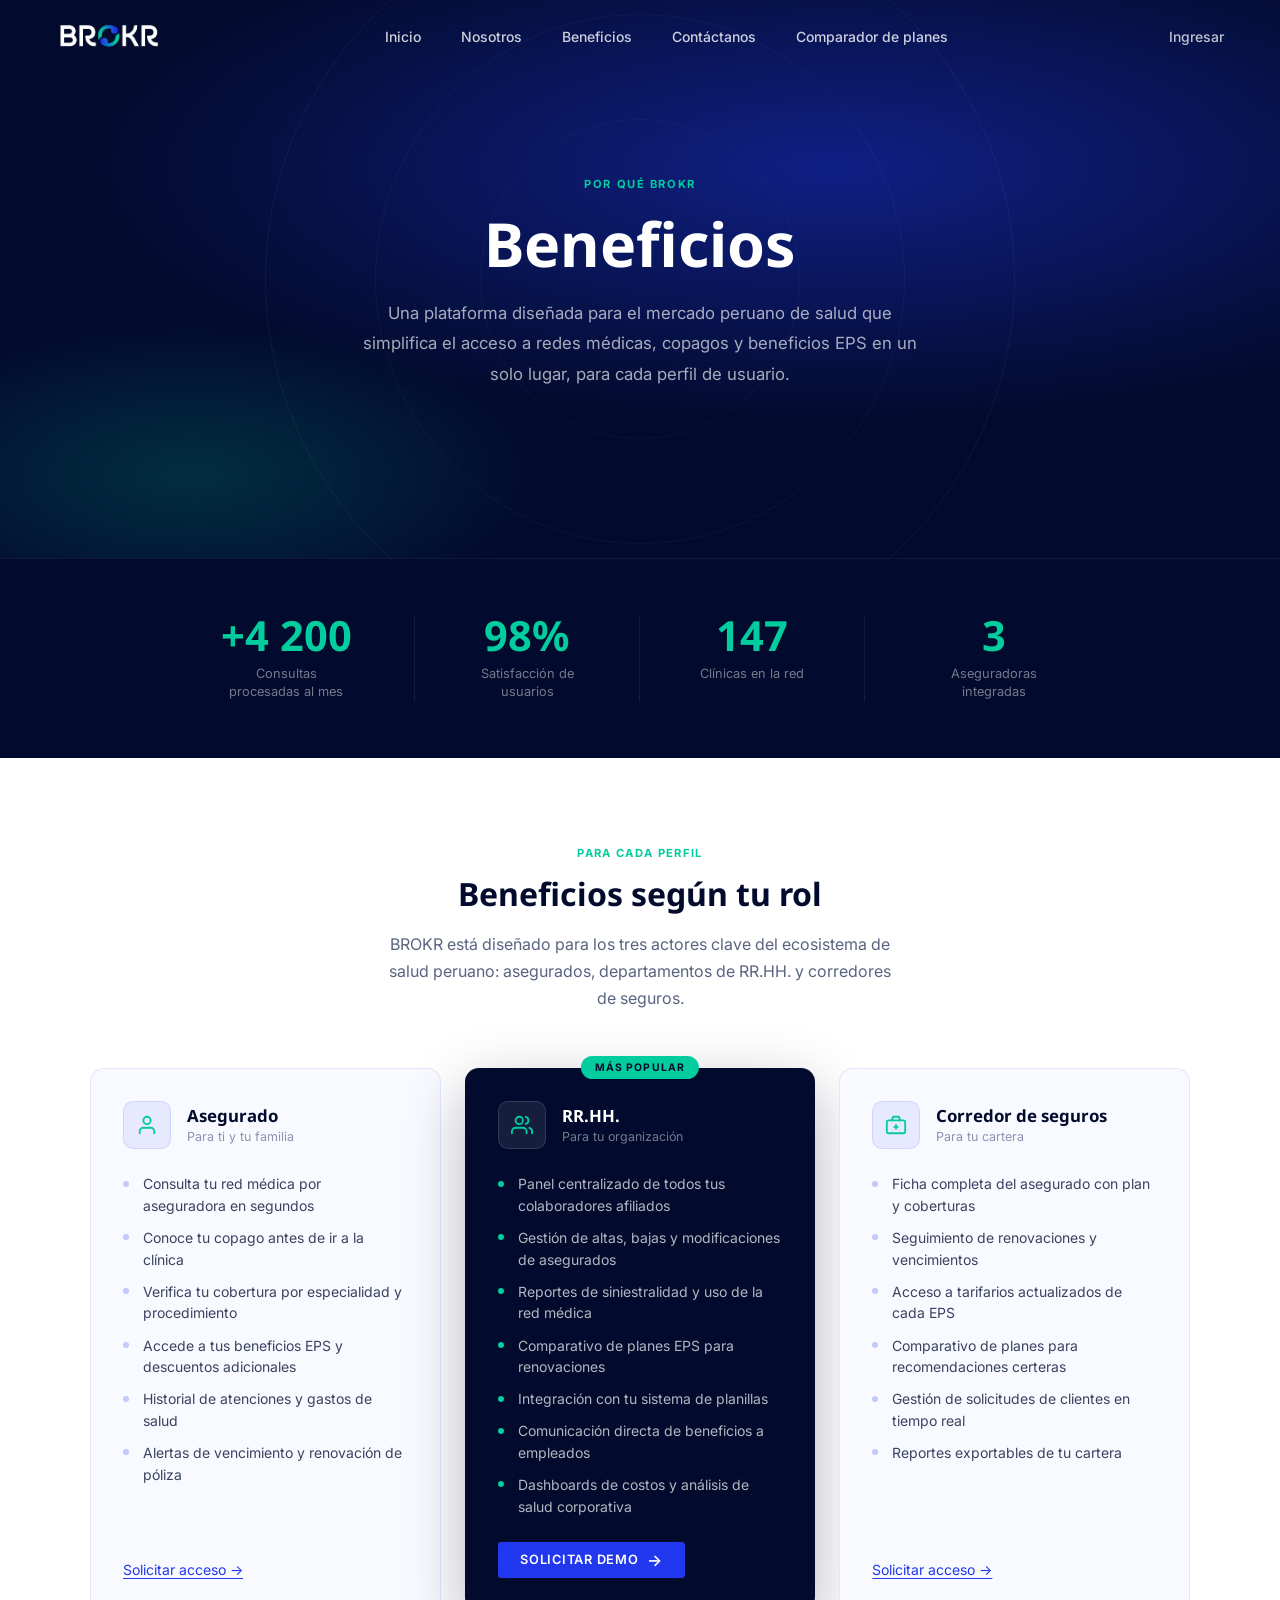
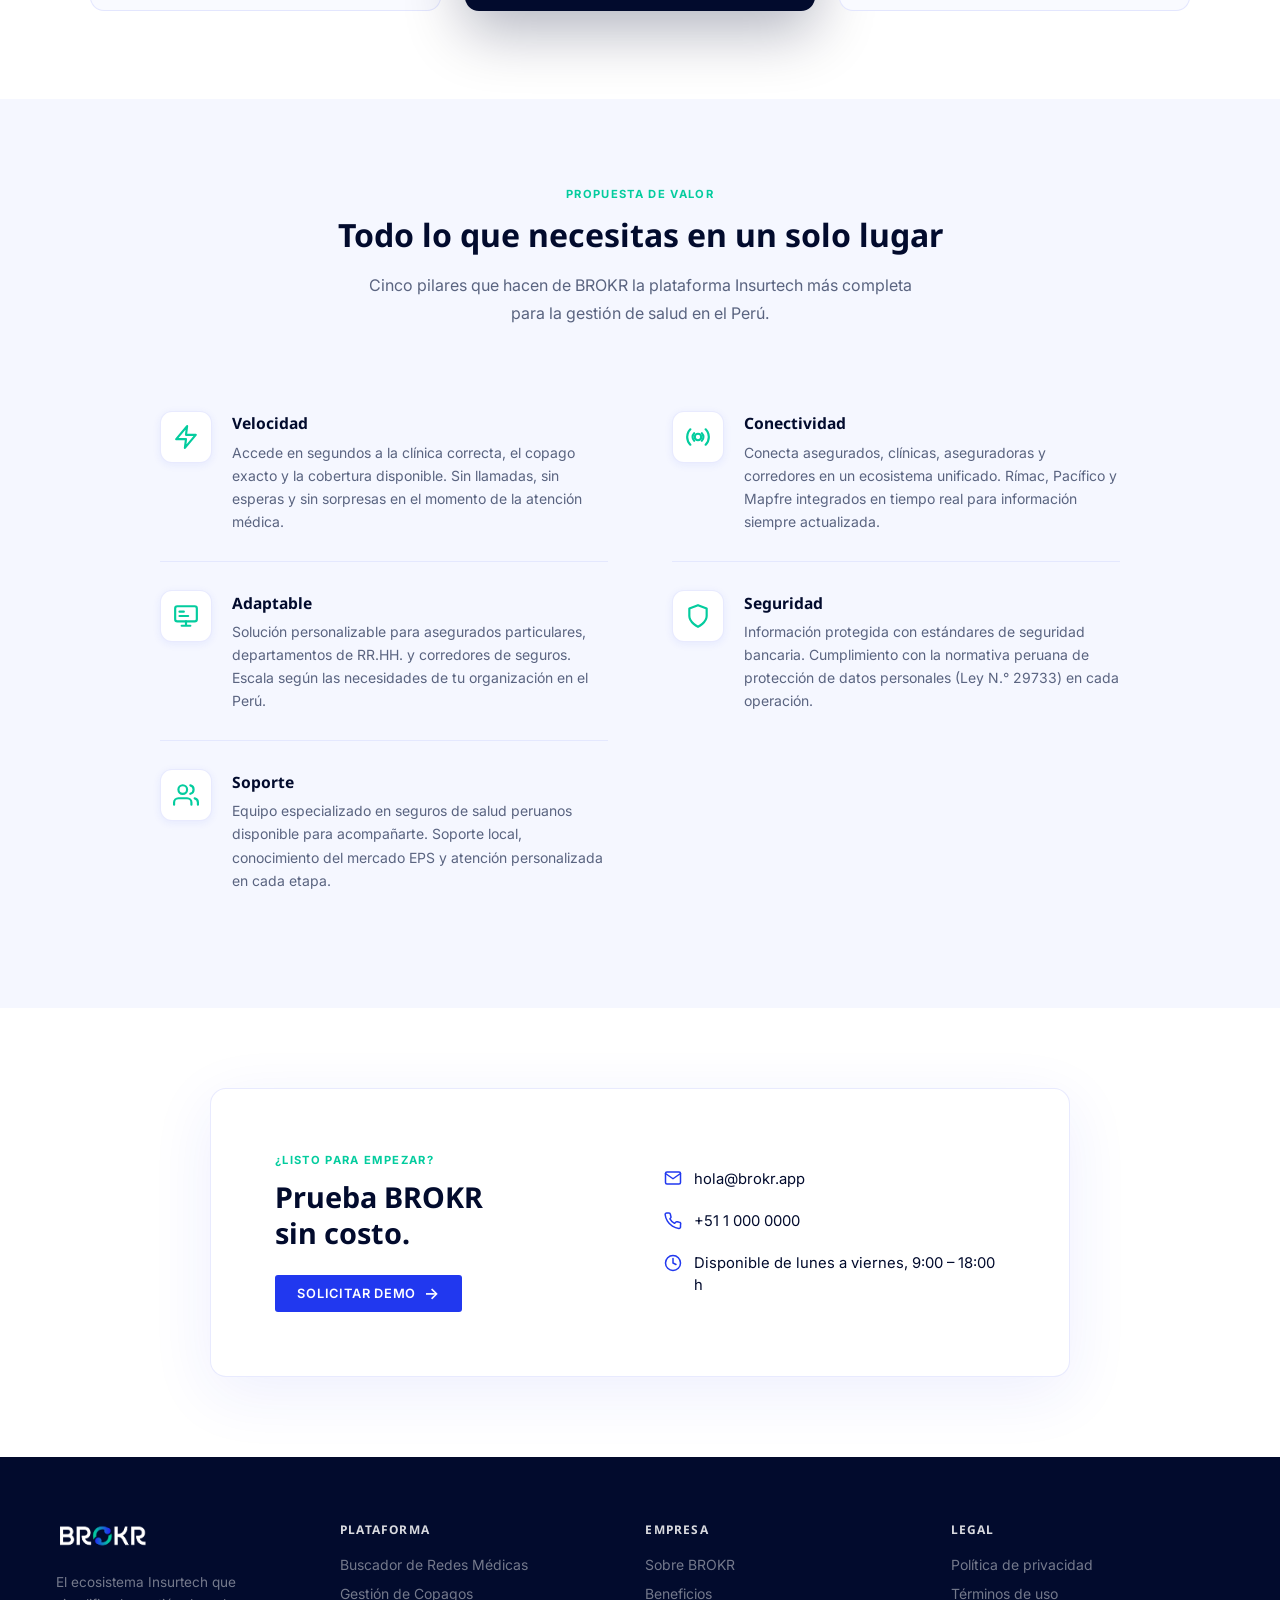
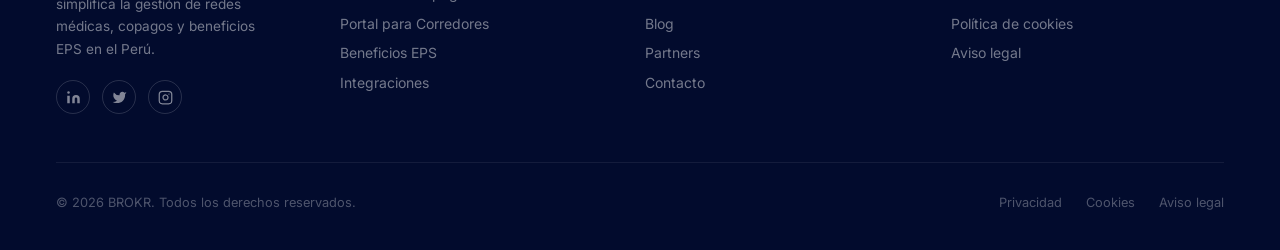
==== beneficios/index.html @ 2d2b66cf "refactor: migra de SPA a sitio estático multi-página con Clean URLs Arquitectura anterior: un solo i" ====
<!DOCTYPE html>
<html lang="es">
<head>
  <meta charset="UTF-8" />
  <meta name="viewport" content="width=device-width, initial-scale=1.0" />
  <title>BROKR — Beneficios</title>
  <link rel="stylesheet" href="/assets/css/main.css" />
  <link rel="stylesheet" href="/assets/css/home.css" />
  <link rel="stylesheet" href="/assets/css/nosotros.css" />
  <link rel="stylesheet" href="/assets/css/beneficios.css" />
</head>
<body>

  <!-- ── Navbar ────────────────────────────────────────────────────────────── -->
  <nav class="home-navbar at-top" id="navbar">
    <a href="/" class="navbar-logo">
      <img src="/assets/img/logo-blanco-colores.png" alt="BROKR" class="navbar-logo-img" />
    </a>

    <ul class="navbar-links">
      <li><a href="/">Inicio</a></li>
      <li><a href="/nosotros/">Nosotros</a></li>
      <li><a href="/beneficios/" aria-current="page">Beneficios</a></li>
      <li><a href="/contactanos/">Contáctanos</a></li>
      <li><a href="#">Comparador de planes</a></li>
    </ul>

    <div class="navbar-actions">
      <a href="#" class="navbar-area">Ingresar</a>
    </div>
  </nav>

  <!-- ── Hero ──────────────────────────────────────────────────────────────── -->
  <section class="ns-hero">
    <div class="hero-bg"></div>
    <div class="hero-ring hero-ring--1"></div>
    <div class="hero-ring hero-ring--2"></div>
    <div class="hero-ring hero-ring--3"></div>

    <div class="ns-hero__content">
      <span class="ns-hero__label">Por qué BROKR</span>
      <h1 class="ns-hero__title">Beneficios</h1>
      <p class="ns-hero__lead">
        Una plataforma diseñada para el mercado peruano de salud que simplifica
        el acceso a redes médicas, copagos y beneficios EPS en un solo lugar,
        para cada perfil de usuario.
      </p>
    </div>
  </section>

  <!-- ── Stats ──────────────────────────────────────────────────────────────── -->
  <section class="bn-stats">
    <div class="bn-stats__inner">
      <div class="bn-stat">
        <div class="bn-stat__value">+4 200</div>
        <div class="bn-stat__label">Consultas procesadas al mes</div>
      </div>
      <div class="bn-stat">
        <div class="bn-stat__value">98%</div>
        <div class="bn-stat__label">Satisfacción de usuarios</div>
      </div>
      <div class="bn-stat">
        <div class="bn-stat__value">147</div>
        <div class="bn-stat__label">Clínicas en la red</div>
      </div>
      <div class="bn-stat">
        <div class="bn-stat__value">3</div>
        <div class="bn-stat__label">Aseguradoras integradas</div>
      </div>
    </div>
  </section>

  <!-- ── Perfiles ───────────────────────────────────────────────────────────── -->
  <section class="bn-profiles">
    <div class="bn-profiles__inner">

      <div class="bn-profiles__header">
        <span class="ns-awards__label">Para cada perfil</span>
        <h2 class="ns-awards__title">Beneficios según tu rol</h2>
        <p class="ns-awards__subtitle">
          BROKR está diseñado para los tres actores clave del ecosistema de
          salud peruano: asegurados, departamentos de RR.HH. y corredores de seguros.
        </p>
      </div>

      <div class="bn-profiles__grid">

        <!-- Asegurado -->
        <div class="bn-profile-card">
          <div class="bn-profile-card__header">
            <div class="bn-profile-card__icon">
              <svg viewBox="0 0 24 24" fill="none" stroke="var(--color-celeste)" stroke-width="2" stroke-linecap="round" stroke-linejoin="round">
                <path d="M20 21v-2a4 4 0 0 0-4-4H8a4 4 0 0 0-4 4v2"/>
                <circle cx="12" cy="7" r="4"/>
              </svg>
            </div>
            <div>
              <h3 class="bn-profile-card__title">Asegurado</h3>
              <p class="bn-profile-card__sub">Para ti y tu familia</p>
            </div>
          </div>
          <ul class="bn-profile-card__list">
            <li>Consulta tu red médica por aseguradora en segundos</li>
            <li>Conoce tu copago antes de ir a la clínica</li>
            <li>Verifica tu cobertura por especialidad y procedimiento</li>
            <li>Accede a tus beneficios EPS y descuentos adicionales</li>
            <li>Historial de atenciones y gastos de salud</li>
            <li>Alertas de vencimiento y renovación de póliza</li>
          </ul>
          <a href="/contactanos/" class="feature-link" style="margin-top:auto">Solicitar acceso →</a>
        </div>

        <!-- RR.HH. -->
        <div class="bn-profile-card bn-profile-card--featured">
          <div class="bn-profile-card__badge">Más popular</div>
          <div class="bn-profile-card__header">
            <div class="bn-profile-card__icon">
              <svg viewBox="0 0 24 24" fill="none" stroke="var(--color-celeste)" stroke-width="2" stroke-linecap="round" stroke-linejoin="round">
                <path d="M17 21v-2a4 4 0 0 0-4-4H5a4 4 0 0 0-4 4v2"/>
                <circle cx="9" cy="7" r="4"/>
                <path d="M23 21v-2a4 4 0 0 0-3-3.87M16 3.13a4 4 0 0 1 0 7.75"/>
              </svg>
            </div>
            <div>
              <h3 class="bn-profile-card__title">RR.HH.</h3>
              <p class="bn-profile-card__sub">Para tu organización</p>
            </div>
          </div>
          <ul class="bn-profile-card__list">
            <li>Panel centralizado de todos tus colaboradores afiliados</li>
            <li>Gestión de altas, bajas y modificaciones de asegurados</li>
            <li>Reportes de siniestralidad y uso de la red médica</li>
            <li>Comparativo de planes EPS para renovaciones</li>
            <li>Integración con tu sistema de planillas</li>
            <li>Comunicación directa de beneficios a empleados</li>
            <li>Dashboards de costos y análisis de salud corporativa</li>
          </ul>
          <a href="/contactanos/" class="btn btn--primary" style="margin-top:auto;align-self:flex-start">
            Solicitar demo <span class="btn-arrow">→</span>
          </a>
        </div>

        <!-- Corredor -->
        <div class="bn-profile-card">
          <div class="bn-profile-card__header">
            <div class="bn-profile-card__icon">
              <svg viewBox="0 0 24 24" fill="none" stroke="var(--color-celeste)" stroke-width="2" stroke-linecap="round" stroke-linejoin="round">
                <rect x="2" y="7" width="20" height="14" rx="2"/>
                <path d="M16 7V5a2 2 0 0 0-2-2h-4a2 2 0 0 0-2 2v2"/>
                <line x1="12" y1="12" x2="12" y2="16"/>
                <line x1="10" y1="14" x2="14" y2="14"/>
              </svg>
            </div>
            <div>
              <h3 class="bn-profile-card__title">Corredor de seguros</h3>
              <p class="bn-profile-card__sub">Para tu cartera</p>
            </div>
          </div>
          <ul class="bn-profile-card__list">
            <li>Ficha completa del asegurado con plan y coberturas</li>
            <li>Seguimiento de renovaciones y vencimientos</li>
            <li>Acceso a tarifarios actualizados de cada EPS</li>
            <li>Comparativo de planes para recomendaciones certeras</li>
            <li>Gestión de solicitudes de clientes en tiempo real</li>
            <li>Reportes exportables de tu cartera</li>
          </ul>
          <a href="/contactanos/" class="feature-link" style="margin-top:auto">Solicitar acceso →</a>
        </div>

      </div>
    </div>
  </section>

  <!-- ── Ventajas principales ───────────────────────────────────────────────── -->
  <section class="benefits">
    <div class="benefits__header">
      <span class="benefits__label">Propuesta de valor</span>
      <h2 class="benefits__title">Todo lo que necesitas en un solo lugar</h2>
      <p class="benefits__subtitle">
        Cinco pilares que hacen de BROKR la plataforma Insurtech más completa
        para la gestión de salud en el Perú.
      </p>
    </div>

    <div class="benefits__grid">

      <div class="benefit-card">
        <div class="benefit-icon">
          <svg viewBox="0 0 24 24" fill="none" stroke="var(--color-celeste)" stroke-width="2" stroke-linecap="round" stroke-linejoin="round">
            <path d="M13 2L3 14h9l-1 8 10-12h-9l1-8z"/>
          </svg>
        </div>
        <div class="benefit-text">
          <h4 class="benefit-title">Velocidad</h4>
          <p class="benefit-desc">Accede en segundos a la clínica correcta, el copago exacto y la cobertura disponible. Sin llamadas, sin esperas y sin sorpresas en el momento de la atención médica.</p>
        </div>
      </div>

      <div class="benefit-card">
        <div class="benefit-icon">
          <svg viewBox="0 0 24 24" fill="none" stroke="var(--color-celeste)" stroke-width="2" stroke-linecap="round" stroke-linejoin="round">
            <circle cx="12" cy="12" r="3"/>
            <path d="M19.07 4.93a10 10 0 0 1 0 14.14M4.93 4.93a10 10 0 0 0 0 14.14"/>
            <path d="M15.54 8.46a5 5 0 0 1 0 7.07M8.46 8.46a5 5 0 0 0 0 7.07"/>
          </svg>
        </div>
        <div class="benefit-text">
          <h4 class="benefit-title">Conectividad</h4>
          <p class="benefit-desc">Conecta asegurados, clínicas, aseguradoras y corredores en un ecosistema unificado. Rímac, Pacífico y Mapfre integrados en tiempo real para información siempre actualizada.</p>
        </div>
      </div>

      <div class="benefit-card">
        <div class="benefit-icon">
          <svg viewBox="0 0 24 24" fill="none" stroke="var(--color-celeste)" stroke-width="2" stroke-linecap="round" stroke-linejoin="round">
            <rect x="2" y="3" width="20" height="14" rx="2"/>
            <path d="M8 21h8M12 17v4"/>
            <path d="M6 8h4M6 12h8"/>
          </svg>
        </div>
        <div class="benefit-text">
          <h4 class="benefit-title">Adaptable</h4>
          <p class="benefit-desc">Solución personalizable para asegurados particulares, departamentos de RR.HH. y corredores de seguros. Escala según las necesidades de tu organización en el Perú.</p>
        </div>
      </div>

      <div class="benefit-card">
        <div class="benefit-icon">
          <svg viewBox="0 0 24 24" fill="none" stroke="var(--color-celeste)" stroke-width="2" stroke-linecap="round" stroke-linejoin="round">
            <path d="M12 22s8-4 8-10V5l-8-3-8 3v7c0 6 8 10 8 10z"/>
          </svg>
        </div>
        <div class="benefit-text">
          <h4 class="benefit-title">Seguridad</h4>
          <p class="benefit-desc">Información protegida con estándares de seguridad bancaria. Cumplimiento con la normativa peruana de protección de datos personales (Ley N.° 29733) en cada operación.</p>
        </div>
      </div>

      <div class="benefit-card">
        <div class="benefit-icon">
          <svg viewBox="0 0 24 24" fill="none" stroke="var(--color-celeste)" stroke-width="2" stroke-linecap="round" stroke-linejoin="round">
            <path d="M17 21v-2a4 4 0 0 0-4-4H5a4 4 0 0 0-4 4v2"/>
            <circle cx="9" cy="7" r="4"/>
            <path d="M23 21v-2a4 4 0 0 0-3-3.87M16 3.13a4 4 0 0 1 0 7.75"/>
          </svg>
        </div>
        <div class="benefit-text">
          <h4 class="benefit-title">Soporte</h4>
          <p class="benefit-desc">Equipo especializado en seguros de salud peruanos disponible para acompañarte. Soporte local, conocimiento del mercado EPS y atención personalizada en cada etapa.</p>
        </div>
      </div>

    </div>
  </section>

  <!-- ── CTA final ──────────────────────────────────────────────────────────── -->
  <section class="contact-cta">
    <div class="contact-cta__box">
      <div class="contact-cta__left">
        <span class="contact-cta__label">¿Listo para empezar?</span>
        <h2 class="contact-cta__title">Prueba BROKR<br/>sin costo.</h2>
        <a href="/contactanos/" class="btn btn--primary" style="margin-top:0.5rem">
          Solicitar demo <span class="btn-arrow">→</span>
        </a>
      </div>

      <div class="contact-cta__right">
        <div class="contact-info-item">
          <svg viewBox="0 0 24 24" fill="none" stroke="currentColor" stroke-width="2" stroke-linecap="round" stroke-linejoin="round">
            <path d="M4 4h16c1.1 0 2 .9 2 2v12c0 1.1-.9 2-2 2H4c-1.1 0-2-.9-2-2V6c0-1.1.9-2 2-2z"/>
            <polyline points="22,6 12,13 2,6"/>
          </svg>
          <a href="mailto:hola@brokr.app">hola@brokr.app</a>
        </div>
        <div class="contact-info-item">
          <svg viewBox="0 0 24 24" fill="none" stroke="currentColor" stroke-width="2" stroke-linecap="round" stroke-linejoin="round">
            <path d="M22 16.92v3a2 2 0 0 1-2.18 2 19.79 19.79 0 0 1-8.63-3.07A19.5 19.5 0 0 1 4.6 12.19 19.79 19.79 0 0 1 1.56 3.63 2 2 0 0 1 3.53 1.45h3a2 2 0 0 1 2 1.72c.127.96.361 1.903.7 2.81a2 2 0 0 1-.45 2.11L7.91 9.06a16 16 0 0 0 6.07 6.07l1.58-1.58a2 2 0 0 1 2.11-.45c.907.339 1.85.573 2.81.7A2 2 0 0 1 22 16.92z"/>
          </svg>
          <span>+51 1 000 0000</span>
        </div>
        <div class="contact-info-item">
          <svg viewBox="0 0 24 24" fill="none" stroke="currentColor" stroke-width="2" stroke-linecap="round" stroke-linejoin="round">
            <circle cx="12" cy="12" r="10"/>
            <polyline points="12 6 12 12 16 14"/>
          </svg>
          <span>Disponible de lunes a viernes, 9:00 – 18:00 h</span>
        </div>
      </div>
    </div>
  </section>

  <!-- ── Footer ─────────────────────────────────────────────────────────────── -->
  <footer class="home-footer">
    <div class="footer-top">
      <div class="footer-brand">
        <a href="/" class="footer-logo">
          <img src="/assets/img/logo-blanco-colores.png" alt="BROKR" />
        </a>
        <p class="footer-tagline">
          El ecosistema Insurtech que simplifica la gestión de redes médicas,
          copagos y beneficios EPS en el Perú.
        </p>
        <div class="footer-social">
          <a href="#" aria-label="LinkedIn">
            <svg viewBox="0 0 24 24" fill="currentColor">
              <path d="M16 8a6 6 0 0 1 6 6v7h-4v-7a2 2 0 0 0-2-2 2 2 0 0 0-2 2v7h-4v-7a6 6 0 0 1 6-6zM2 9h4v12H2z"/>
              <circle cx="4" cy="4" r="2"/>
            </svg>
          </a>
          <a href="#" aria-label="Twitter">
            <svg viewBox="0 0 24 24" fill="currentColor">
              <path d="M23 3a10.9 10.9 0 0 1-3.14 1.53 4.48 4.48 0 0 0-7.86 3v1A10.66 10.66 0 0 1 3 4s-4 9 5 13a11.64 11.64 0 0 1-7 2c9 5 20 0 20-11.5a4.5 4.5 0 0 0-.08-.83A7.72 7.72 0 0 0 23 3z"/>
            </svg>
          </a>
          <a href="#" aria-label="Instagram">
            <svg viewBox="0 0 24 24" fill="none" stroke="currentColor" stroke-width="2" stroke-linecap="round" stroke-linejoin="round">
              <rect x="2" y="2" width="20" height="20" rx="5" ry="5"/>
              <path d="M16 11.37A4 4 0 1 1 12.63 8 4 4 0 0 1 16 11.37z"/>
              <line x1="17.5" y1="6.5" x2="17.51" y2="6.5"/>
            </svg>
          </a>
        </div>
      </div>

      <div class="footer-nav">
        <div class="footer-nav-col">
          <h4>Plataforma</h4>
          <ul>
            <li><a href="/#funcionalidades">Buscador de Redes Médicas</a></li>
            <li><a href="/#funcionalidades">Gestión de Copagos</a></li>
            <li><a href="/#funcionalidades">Portal para Corredores</a></li>
            <li><a href="/#funcionalidades">Beneficios EPS</a></li>
            <li><a href="/#integraciones">Integraciones</a></li>
          </ul>
        </div>
        <div class="footer-nav-col">
          <h4>Empresa</h4>
          <ul>
            <li><a href="/nosotros/">Sobre BROKR</a></li>
            <li><a href="/beneficios/">Beneficios</a></li>
            <li><a href="#">Blog</a></li>
            <li><a href="#">Partners</a></li>
            <li><a href="/contactanos/">Contacto</a></li>
          </ul>
        </div>
        <div class="footer-nav-col">
          <h4>Legal</h4>
          <ul>
            <li><a href="#">Política de privacidad</a></li>
            <li><a href="#">Términos de uso</a></li>
            <li><a href="#">Política de cookies</a></li>
            <li><a href="#">Aviso legal</a></li>
          </ul>
        </div>
      </div>
    </div>

    <div class="footer-bottom">
      <span>© 2026 BROKR. Todos los derechos reservados.</span>
      <div class="footer-bottom-links">
        <a href="#">Privacidad</a>
        <a href="#">Cookies</a>
        <a href="#">Aviso legal</a>
      </div>
    </div>
  </footer>

  <script src="/assets/js/navbar.js"></script>

</body>
</html>
---- assets/css/main.css ----
/* BROKR — Main stylesheet */

/* ── Fuentes ─────────────────────────────────────────────────────────────── */

@font-face {
  font-family: 'Noto Sans';
  src: url('/assets/fonts/NotoSans-VariableFont_wdth,wght.ttf') format('truetype');
  font-weight: 100 900;
  font-style: normal;
  font-display: swap;
}

@font-face {
  font-family: 'Noto Sans';
  src: url('/assets/fonts/NotoSans-Italic-VariableFont_wdth,wght.ttf') format('truetype');
  font-weight: 100 900;
  font-style: italic;
  font-display: swap;
}

@font-face {
  font-family: 'Inter';
  src: url('/assets/fonts/Inter-VariableFont_opsz,wght.ttf') format('truetype');
  font-weight: 100 900;
  font-style: normal;
  font-display: swap;
}

@font-face {
  font-family: 'Inter';
  src: url('/assets/fonts/Inter-Italic-VariableFont_opsz,wght.ttf') format('truetype');
  font-weight: 100 900;
  font-style: italic;
  font-display: swap;
}

/* ── Tokens de marca ─────────────────────────────────────────────────────── */

:root {
  /* Colores */
  --color-azul:        #2138ef;
  --color-celeste:     #03cc9e;
  --color-blanco:      #ffffff;
  --color-azul-oscuro: #020b2d;

  /* Tipografías */
  --font-heading: 'Noto Sans', sans-serif;
  --font-body:    'Inter', sans-serif;

  /* Espaciado base */
  --space-xs:  0.25rem;
  --space-sm:  0.5rem;
  --space-md:  1rem;
  --space-lg:  1.5rem;
  --space-xl:  2rem;
  --space-2xl: 3rem;
  --space-3xl: 4rem;
}

/* ── Reset ───────────────────────────────────────────────────────────────── */

*, *::before, *::after {
  box-sizing: border-box;
  margin: 0;
  padding: 0;
}

html, body {
  height: 100%;
}

body {
  font-family: var(--font-body);
  background: var(--color-blanco);
  color: var(--color-azul-oscuro);
  -webkit-font-smoothing: antialiased;
}

#app {
  min-height: 100vh;
}

/* ── Utilidades ──────────────────────────────────────────────────────────── */

.not-found {
  display: flex;
  flex-direction: column;
  align-items: center;
  justify-content: center;
  min-height: 100vh;
  gap: var(--space-md);
  text-align: center;
}
---- assets/css/home.css ----
/* BROKR — Landing page styles */

/* ── Navbar ──────────────────────────────────────────────────────────────── */

.home-navbar {
  position: fixed;
  top: 0;
  left: 0;
  right: 0;
  z-index: 200;
  display: flex;
  align-items: center;
  justify-content: space-between;
  padding: 0 3.5rem;
  height: 72px;
  transition: background 0.3s ease, box-shadow 0.3s ease;
}

.home-navbar.at-top {
  background: transparent;
}

.home-navbar.scrolled {
  background: var(--color-blanco);
  box-shadow: 0 1px 0 rgba(2, 11, 45, 0.08);
}

.navbar-logo img {
  height: 34px;
  display: block;
}

.navbar-links {
  display: flex;
  align-items: center;
  gap: 2.5rem;
  list-style: none;
}

.navbar-links a {
  font-family: var(--font-body);
  font-size: 0.875rem;
  font-weight: 500;
  text-decoration: none;
  transition: color 0.2s;
}

.home-navbar.at-top .navbar-links a {
  color: rgba(255, 255, 255, 0.8);
}

.home-navbar.at-top .navbar-links a:hover {
  color: var(--color-celeste);
}

.home-navbar.scrolled .navbar-links a {
  color: var(--color-azul-oscuro);
}

.home-navbar.scrolled .navbar-links a:hover {
  color: var(--color-azul);
}

.navbar-actions {
  display: flex;
  align-items: center;
  gap: 1.25rem;
}

.navbar-area {
  font-family: var(--font-body);
  font-size: 0.875rem;
  font-weight: 500;
  text-decoration: none;
  transition: color 0.2s;
}

.home-navbar.at-top .navbar-area {
  color: rgba(255, 255, 255, 0.75);
}

.home-navbar.at-top .navbar-area:hover {
  color: var(--color-celeste);
}

.home-navbar.scrolled .navbar-area {
  color: var(--color-azul-oscuro);
}

.home-navbar.scrolled .navbar-area:hover {
  color: var(--color-azul);
}

/* ── Buttons ─────────────────────────────────────────────────────────────── */

.btn {
  display: inline-flex;
  align-items: center;
  gap: 0.5rem;
  font-family: var(--font-body);
  font-weight: 600;
  font-size: 0.8rem;
  letter-spacing: 0.06em;
  text-transform: uppercase;
  text-decoration: none;
  border: none;
  cursor: pointer;
  padding: 0.65rem 1.4rem;
  border-radius: 3px;
  transition: background 0.2s, color 0.2s, border-color 0.2s;
}

.btn--primary {
  background: var(--color-azul);
  color: var(--color-blanco);
}

.btn--primary:hover {
  background: #1a2dc7;
  color: var(--color-blanco);
}

.btn--outline-white {
  background: transparent;
  color: var(--color-blanco);
  border: 2px solid rgba(255, 255, 255, 0.6);
}

.btn--outline-white:hover {
  border-color: var(--color-blanco);
  background: rgba(255, 255, 255, 0.08);
}

.btn--celeste {
  background: var(--color-celeste);
  color: var(--color-azul-oscuro);
}

.btn--celeste:hover {
  background: #02b38a;
  color: var(--color-azul-oscuro);
}

.btn-arrow {
  font-size: 1rem;
  line-height: 1;
  transition: transform 0.2s;
}

.btn:hover .btn-arrow {
  transform: translateX(3px);
}

/* ── Hero ────────────────────────────────────────────────────────────────── */

.hero {
  min-height: 100vh;
  background: var(--color-azul-oscuro);
  position: relative;
  display: flex;
  align-items: center;
  justify-content: center;
  overflow: hidden;
  text-align: center;
  padding: 72px 2rem 0;
}

.hero-bg {
  position: absolute;
  inset: 0;
  background:
    radial-gradient(ellipse 90% 70% at 65% 30%, rgba(33, 56, 239, 0.45) 0%, transparent 65%),
    radial-gradient(ellipse 50% 50% at 15% 85%, rgba(3, 204, 158, 0.18) 0%, transparent 55%);
  pointer-events: none;
}

.hero-ring {
  position: absolute;
  border-radius: 50%;
  border: 1px solid rgba(255, 255, 255, 0.05);
  top: 50%;
  left: 50%;
  transform: translate(-50%, -50%);
  pointer-events: none;
}

.hero-ring--1 { width: 750px; height: 750px; }
.hero-ring--2 { width: 530px; height: 530px; border-color: rgba(255,255,255,0.04); }
.hero-ring--3 { width: 320px; height: 320px; border-color: rgba(255,255,255,0.03); }

.hero-content {
  position: relative;
  z-index: 1;
  display: flex;
  flex-direction: column;
  align-items: center;
  gap: 1.5rem;
  max-width: 760px;
}

.hero-logo {
  width: 210px;
  margin-bottom: 0.25rem;
}

.hero-title {
  font-family: var(--font-heading);
  font-size: clamp(1.9rem, 4.5vw, 2.9rem);
  font-weight: 700;
  color: var(--color-blanco);
  line-height: 1.18;
  margin: 0;
}

.hero-title em {
  font-style: normal;
  color: var(--color-celeste);
}

.hero-subtitle {
  font-family: var(--font-body);
  font-size: 1.05rem;
  color: rgba(255, 255, 255, 0.65);
  line-height: 1.75;
  max-width: 560px;
  margin: 0;
}

.hero-actions {
  display: flex;
  gap: 1rem;
  margin-top: 0.5rem;
  flex-wrap: wrap;
  justify-content: center;
}

.hero-scroll {
  position: absolute;
  bottom: 2.5rem;
  left: 50%;
  transform: translateX(-50%);
  display: flex;
  flex-direction: column;
  align-items: center;
  gap: 0.5rem;
  color: rgba(255, 255, 255, 0.35);
  font-size: 0.7rem;
  font-family: var(--font-body);
  letter-spacing: 0.1em;
  text-transform: uppercase;
  z-index: 1;
}

.hero-scroll-line {
  width: 1px;
  height: 40px;
  background: linear-gradient(to bottom, rgba(255,255,255,0.3), transparent);
}

/* ── Intro ───────────────────────────────────────────────────────────────── */

.intro {
  padding: 6rem 3.5rem;
  display: grid;
  grid-template-columns: 1fr 1fr;
  gap: 4rem;
  align-items: center;
  max-width: 1200px;
  margin: 0 auto;
}

.intro__heading {
  font-family: var(--font-heading);
  font-size: clamp(1.6rem, 3vw, 2.1rem);
  font-weight: 700;
  color: var(--color-azul);
  line-height: 1.25;
}

.intro__body {
  display: flex;
  flex-direction: column;
  gap: 1.25rem;
}

.intro__body p {
  font-family: var(--font-body);
  font-size: 0.975rem;
  color: var(--color-azul-oscuro);
  line-height: 1.75;
}

.intro__body p strong {
  color: var(--color-azul);
}

.intro__body ul {
  list-style: none;
  display: flex;
  flex-direction: column;
  gap: 0.6rem;
  padding: 0;
}

.intro__body ul li {
  font-family: var(--font-body);
  font-size: 0.925rem;
  color: var(--color-azul-oscuro);
  padding-left: 1.25rem;
  position: relative;
  line-height: 1.6;
}

.intro__body ul li::before {
  content: '';
  position: absolute;
  left: 0;
  top: 0.5em;
  width: 6px;
  height: 6px;
  border-radius: 50%;
  background: var(--color-celeste);
}

.intro__cta {
  margin-top: 0.75rem;
}

/* ── Section base ────────────────────────────────────────────────────────── */

.section-divider {
  text-align: center;
  padding: 1.5rem 0 0;
}

.section-divider-cta {
  display: flex;
  justify-content: center;
  padding: 3.5rem 0;
}

/* ── Feature split sections ──────────────────────────────────────────────── */

.feature-split {
  display: grid;
  grid-template-columns: 1fr 1fr;
  min-height: 580px;
}

.feature-split--reverse .feature-split__visual {
  order: 2;
}

.feature-split--reverse .feature-split__content {
  order: 1;
}

.feature-split__visual {
  position: relative;
  overflow: hidden;
  display: flex;
  align-items: center;
  justify-content: center;
  min-height: 480px;
}

.feature-split__visual--dark {
  background: linear-gradient(135deg, var(--color-azul-oscuro) 0%, #0d1f6e 100%);
}

.feature-split__visual--blue {
  background: linear-gradient(135deg, var(--color-azul) 0%, #1228bf 100%);
}

.feature-split__visual--teal {
  background: linear-gradient(135deg, #01a67f 0%, var(--color-celeste) 100%);
}

.feature-split__visual--light {
  background: #f0f4ff;
}

.feature-split__content {
  padding: 4.5rem 4rem;
  display: flex;
  flex-direction: column;
  justify-content: center;
  gap: 1.25rem;
}

.feature-label {
  font-family: var(--font-body);
  font-size: 0.7rem;
  font-weight: 700;
  letter-spacing: 0.12em;
  text-transform: uppercase;
  color: var(--color-celeste);
}

.feature-title {
  font-family: var(--font-heading);
  font-size: clamp(1.4rem, 2.5vw, 1.85rem);
  font-weight: 700;
  color: var(--color-azul);
  line-height: 1.25;
  margin: 0;
}

.feature-body {
  font-family: var(--font-body);
  font-size: 0.95rem;
  color: #3a4260;
  line-height: 1.75;
  margin: 0;
}

.feature-body strong {
  color: var(--color-azul-oscuro);
}

.feature-list {
  list-style: none;
  padding: 0;
  margin: 0;
  display: grid;
  grid-template-columns: 1fr 1fr;
  gap: 0.6rem 1.5rem;
}

.feature-list li {
  font-family: var(--font-body);
  font-size: 0.875rem;
  color: #3a4260;
  padding-left: 1.1rem;
  position: relative;
  line-height: 1.55;
}

.feature-list li::before {
  content: '';
  position: absolute;
  left: 0;
  top: 0.5em;
  width: 5px;
  height: 5px;
  border-radius: 50%;
  background: var(--color-celeste);
}

.feature-list--single {
  grid-template-columns: 1fr;
}

.feature-link {
  font-family: var(--font-body);
  font-size: 0.875rem;
  color: var(--color-azul);
  text-decoration: underline;
  text-underline-offset: 3px;
  transition: color 0.2s;
}

.feature-link:hover {
  color: var(--color-celeste);
}

/* ── Mockups CSS ─────────────────────────────────────────────────────────── */

/* Shared mockup frame */
.mockup {
  background: rgba(255, 255, 255, 0.06);
  border: 1px solid rgba(255, 255, 255, 0.1);
  border-radius: 12px;
  padding: 1.25rem;
  width: 80%;
  max-width: 360px;
  box-shadow: 0 24px 80px rgba(0, 0, 0, 0.35);
}

.mockup--light {
  background: var(--color-blanco);
  border: 1px solid rgba(0, 0, 0, 0.08);
  box-shadow: 0 24px 80px rgba(33, 56, 239, 0.15);
}

.mockup-titlebar {
  display: flex;
  align-items: center;
  gap: 0.4rem;
  margin-bottom: 1rem;
  padding-bottom: 0.75rem;
  border-bottom: 1px solid rgba(255, 255, 255, 0.08);
}

.mockup--light .mockup-titlebar {
  border-bottom-color: rgba(0, 0, 0, 0.06);
}

.mockup-dot {
  width: 7px;
  height: 7px;
  border-radius: 50%;
  background: rgba(255, 255, 255, 0.2);
}

.mockup--light .mockup-dot {
  background: #dde2f0;
}

.mockup-title {
  font-family: var(--font-body);
  font-size: 0.7rem;
  color: rgba(255, 255, 255, 0.4);
  margin-left: 0.25rem;
}

.mockup--light .mockup-title {
  color: #8a93b2;
}

/* Policy card mockup */
.mock-poliza {
  display: flex;
  flex-direction: column;
  gap: 0.75rem;
}

.mock-card {
  background: rgba(255, 255, 255, 0.07);
  border-radius: 8px;
  padding: 0.9rem;
  display: flex;
  align-items: center;
  gap: 0.75rem;
}

.mock-card-icon {
  width: 32px;
  height: 32px;
  border-radius: 6px;
  flex-shrink: 0;
}

.mock-card-icon--blue  { background: var(--color-azul); opacity: 0.8; }
.mock-card-icon--teal  { background: var(--color-celeste); opacity: 0.8; }
.mock-card-icon--light { background: rgba(255,255,255,0.25); }

.mock-card-lines {
  display: flex;
  flex-direction: column;
  gap: 0.35rem;
  flex: 1;
}

.mock-line {
  height: 7px;
  border-radius: 4px;
  background: rgba(255, 255, 255, 0.15);
}

.mock-line--w100 { width: 100%; }
.mock-line--w70  { width: 70%; }
.mock-line--w50  { width: 50%; }
.mock-line--w40  { width: 40%; }
.mock-line--w85  { width: 85%; }
.mock-line--teal { background: rgba(3, 204, 158, 0.5); }
.mock-line--blue { background: rgba(33, 56, 239, 0.5); }

.mock-badge {
  font-size: 0.6rem;
  font-family: var(--font-body);
  font-weight: 700;
  letter-spacing: 0.06em;
  padding: 0.2rem 0.5rem;
  border-radius: 99px;
  flex-shrink: 0;
}

.mock-badge--green  { background: rgba(3, 204, 158, 0.25); color: #03cc9e; }
.mock-badge--yellow { background: rgba(255, 200, 50, 0.2); color: #ffc832; }
.mock-badge--blue   { background: rgba(33, 56, 239, 0.3); color: #a8b6ff; }

/* Flow/automation mockup */
.mock-flow {
  display: flex;
  flex-direction: column;
  gap: 0.6rem;
}

.mock-flow-row {
  display: flex;
  align-items: center;
  gap: 0.5rem;
}

.mock-flow-node {
  display: flex;
  align-items: center;
  gap: 0.5rem;
  background: rgba(255, 255, 255, 0.08);
  border-radius: 6px;
  padding: 0.55rem 0.75rem;
  flex: 1;
}

.mock-flow-node-dot {
  width: 8px;
  height: 8px;
  border-radius: 50%;
  flex-shrink: 0;
}

.mock-flow-node-dot--teal  { background: var(--color-celeste); }
.mock-flow-node-dot--blue  { background: var(--color-azul); opacity: 0.9; }
.mock-flow-node-dot--white { background: rgba(255,255,255,0.4); }

.mock-flow-arrow {
  color: rgba(255,255,255,0.25);
  font-size: 0.75rem;
  flex-shrink: 0;
}

.mock-flow-check {
  width: 20px;
  height: 20px;
  border-radius: 50%;
  background: var(--color-celeste);
  display: flex;
  align-items: center;
  justify-content: center;
  flex-shrink: 0;
  font-size: 0.65rem;
  color: var(--color-azul-oscuro);
  font-weight: 700;
}

/* Dashboard/BI mockup */
.mock-dashboard {
  display: flex;
  flex-direction: column;
  gap: 0.8rem;
}

.mock-stats-row {
  display: grid;
  grid-template-columns: 1fr 1fr 1fr;
  gap: 0.5rem;
}

.mock-stat {
  background: rgba(255, 255, 255, 0.07);
  border-radius: 6px;
  padding: 0.6rem 0.5rem;
  display: flex;
  flex-direction: column;
  gap: 0.3rem;
}

.mock-stat-value {
  font-family: var(--font-heading);
  font-size: 0.95rem;
  font-weight: 700;
  color: rgba(255,255,255,0.9);
}

.mock-stat-label {
  height: 5px;
  border-radius: 3px;
  background: rgba(255,255,255,0.12);
  width: 80%;
}

.mock-chart {
  background: rgba(255, 255, 255, 0.05);
  border-radius: 8px;
  padding: 0.75rem;
  display: flex;
  align-items: flex-end;
  gap: 0.35rem;
  height: 80px;
}

.mock-bar {
  flex: 1;
  border-radius: 3px 3px 0 0;
  opacity: 0.85;
}

.mock-bar--blue  { background: var(--color-azul); }
.mock-bar--teal  { background: var(--color-celeste); }
.mock-bar--faded { background: rgba(255,255,255,0.15); }

/* CRM/client mockup */
.mock-client {
  display: flex;
  flex-direction: column;
  gap: 0.75rem;
}

.mock-client-header {
  display: flex;
  align-items: center;
  gap: 0.75rem;
  padding-bottom: 0.75rem;
  border-bottom: 1px solid rgba(0,0,0,0.06);
}

.mock-avatar {
  width: 40px;
  height: 40px;
  border-radius: 50%;
  background: linear-gradient(135deg, var(--color-azul), var(--color-celeste));
  flex-shrink: 0;
}

.mock-client-info {
  display: flex;
  flex-direction: column;
  gap: 0.35rem;
  flex: 1;
}

.mock-client-info .mock-line {
  background: rgba(0,0,0,0.1);
}

.mock-field-row {
  display: grid;
  grid-template-columns: 1fr 1fr;
  gap: 0.5rem;
}

.mock-field {
  background: #f4f6fd;
  border-radius: 5px;
  padding: 0.5rem;
  display: flex;
  flex-direction: column;
  gap: 0.3rem;
}

.mock-field-label {
  height: 5px;
  border-radius: 3px;
  background: rgba(33, 56, 239, 0.15);
  width: 60%;
}

.mock-field-value {
  height: 7px;
  border-radius: 3px;
  background: rgba(0,0,0,0.12);
  width: 85%;
}

/* API/integration mockup */
.mock-api {
  display: flex;
  flex-direction: column;
  gap: 0.75rem;
  align-items: center;
}

.mock-api-hub {
  width: 56px;
  height: 56px;
  border-radius: 50%;
  background: var(--color-azul);
  display: flex;
  align-items: center;
  justify-content: center;
  box-shadow: 0 0 0 8px rgba(33, 56, 239, 0.2), 0 0 0 16px rgba(33, 56, 239, 0.08);
}

.mock-api-hub-inner {
  width: 24px;
  height: 24px;
  border-radius: 50%;
  background: rgba(255,255,255,0.9);
}

.mock-api-row {
  display: flex;
  gap: 0.75rem;
  justify-content: center;
  width: 100%;
}

.mock-api-node {
  background: rgba(255, 255, 255, 0.08);
  border: 1px solid rgba(255,255,255,0.12);
  border-radius: 8px;
  padding: 0.5rem 0.7rem;
  display: flex;
  flex-direction: column;
  gap: 0.3rem;
  align-items: center;
  flex: 1;
}

.mock-api-dot {
  width: 10px;
  height: 10px;
  border-radius: 50%;
  background: var(--color-celeste);
}

.mock-api-connector {
  width: 1px;
  height: 24px;
  background: rgba(255,255,255,0.15);
}

/* ── Benefits grid ───────────────────────────────────────────────────────── */

.benefits {
  background: #f5f7ff;
  padding: 5.5rem 3.5rem;
}

.benefits__header {
  text-align: center;
  margin-bottom: 3.5rem;
}

.benefits__label {
  font-family: var(--font-body);
  font-size: 0.7rem;
  font-weight: 700;
  letter-spacing: 0.12em;
  text-transform: uppercase;
  color: var(--color-celeste);
  display: block;
  margin-bottom: 0.75rem;
}

.benefits__title {
  font-family: var(--font-heading);
  font-size: clamp(1.5rem, 3vw, 2rem);
  font-weight: 700;
  color: var(--color-azul-oscuro);
  margin: 0 0 1rem;
}

.benefits__subtitle {
  font-family: var(--font-body);
  font-size: 1rem;
  color: #5a6480;
  line-height: 1.7;
  max-width: 560px;
  margin: 0 auto;
}

.benefits__grid {
  display: grid;
  grid-template-columns: repeat(2, 1fr);
  gap: 0 4rem;
  max-width: 960px;
  margin: 0 auto;
}

.benefit-card {
  background: transparent;
  border-radius: 0;
  padding: 1.75rem 0;
  display: flex;
  flex-direction: row;
  gap: 1.25rem;
  align-items: flex-start;
  border: none;
  border-bottom: 1px solid rgba(33, 56, 239, 0.08);
  transition: none;
}

.benefit-card:hover {
  box-shadow: none;
  transform: none;
}

.benefit-icon {
  width: 52px;
  height: 52px;
  border-radius: 12px;
  background: var(--color-blanco);
  border: 1px solid rgba(33, 56, 239, 0.1);
  display: flex;
  align-items: center;
  justify-content: center;
  flex-shrink: 0;
  box-shadow: 0 2px 8px rgba(33, 56, 239, 0.07);
}

.benefit-icon svg {
  width: 26px;
  height: 26px;
}

.benefit-card:nth-last-child(-n+2) {
  border-bottom: none;
}

.benefit-text {
  display: flex;
  flex-direction: column;
  gap: 0.4rem;
  flex: 1;
  padding-top: 0.1rem;
}

.benefit-title {
  font-family: var(--font-heading);
  font-size: 0.975rem;
  font-weight: 700;
  color: var(--color-azul-oscuro);
  margin: 0;
}

.benefit-desc {
  font-family: var(--font-body);
  font-size: 0.875rem;
  color: #5a6480;
  line-height: 1.65;
  margin: 0;
}

/* ── Contact CTA ─────────────────────────────────────────────────────────── */

.contact-cta {
  padding: 5rem 3.5rem;
  display: flex;
  justify-content: center;
}

.contact-cta__box {
  background: var(--color-blanco);
  border: 1px solid rgba(33, 56, 239, 0.1);
  border-radius: 16px;
  padding: 4rem;
  max-width: 860px;
  width: 100%;
  display: grid;
  grid-template-columns: 1fr 1fr;
  gap: 3rem;
  align-items: center;
  box-shadow: 0 16px 64px rgba(33, 56, 239, 0.08);
}

.contact-cta__label {
  font-family: var(--font-body);
  font-size: 0.7rem;
  font-weight: 700;
  letter-spacing: 0.12em;
  text-transform: uppercase;
  color: var(--color-celeste);
  display: block;
  margin-bottom: 0.75rem;
}

.contact-cta__title {
  font-family: var(--font-heading);
  font-size: clamp(1.4rem, 2.5vw, 1.8rem);
  font-weight: 700;
  color: var(--color-azul-oscuro);
  line-height: 1.25;
  margin: 0 0 1rem;
}

.contact-cta__right {
  display: flex;
  flex-direction: column;
  gap: 1.25rem;
}

.contact-info-item {
  display: flex;
  align-items: flex-start;
  gap: 0.75rem;
}

.contact-info-item svg {
  width: 18px;
  height: 18px;
  flex-shrink: 0;
  color: var(--color-azul);
  margin-top: 0.1rem;
}

.contact-info-item a,
.contact-info-item span {
  font-family: var(--font-body);
  font-size: 0.925rem;
  color: var(--color-azul-oscuro);
  text-decoration: none;
  line-height: 1.5;
}

.contact-info-item a:hover {
  color: var(--color-azul);
}

/* ── Footer ──────────────────────────────────────────────────────────────── */

.home-footer {
  background: var(--color-azul-oscuro);
  padding: 4rem 3.5rem 2.5rem;
  color: rgba(255, 255, 255, 0.6);
}

.footer-top {
  display: grid;
  grid-template-columns: 220px 1fr;
  gap: 4rem;
  padding-bottom: 3rem;
  border-bottom: 1px solid rgba(255, 255, 255, 0.07);
  margin-bottom: 2rem;
}

.footer-brand {
  display: flex;
  flex-direction: column;
  gap: 1.25rem;
}

.footer-logo img {
  height: 30px;
  display: block;
}

.footer-tagline {
  font-family: var(--font-body);
  font-size: 0.85rem;
  line-height: 1.65;
  color: rgba(255, 255, 255, 0.45);
}

.footer-social {
  display: flex;
  gap: 0.75rem;
}

.footer-social a {
  width: 34px;
  height: 34px;
  border-radius: 50%;
  border: 1px solid rgba(255, 255, 255, 0.15);
  display: flex;
  align-items: center;
  justify-content: center;
  color: rgba(255, 255, 255, 0.5);
  text-decoration: none;
  transition: border-color 0.2s, color 0.2s;
}

.footer-social a:hover {
  border-color: var(--color-celeste);
  color: var(--color-celeste);
}

.footer-social svg {
  width: 15px;
  height: 15px;
}

.footer-nav {
  display: grid;
  grid-template-columns: repeat(3, 1fr);
  gap: 2rem;
}

.footer-nav-col h4 {
  font-family: var(--font-heading);
  font-size: 0.75rem;
  font-weight: 700;
  letter-spacing: 0.1em;
  text-transform: uppercase;
  color: rgba(255, 255, 255, 0.85);
  margin: 0 0 1rem;
}

.footer-nav-col ul {
  list-style: none;
  padding: 0;
  margin: 0;
  display: flex;
  flex-direction: column;
  gap: 0.6rem;
}

.footer-nav-col ul li a {
  font-family: var(--font-body);
  font-size: 0.875rem;
  color: rgba(255, 255, 255, 0.45);
  text-decoration: none;
  transition: color 0.2s;
}

.footer-nav-col ul li a:hover {
  color: var(--color-celeste);
}

.footer-bottom {
  display: flex;
  align-items: center;
  justify-content: space-between;
  font-family: var(--font-body);
  font-size: 0.8rem;
  color: rgba(255, 255, 255, 0.3);
}

.footer-bottom a {
  color: rgba(255, 255, 255, 0.3);
  text-decoration: none;
  transition: color 0.2s;
}

.footer-bottom a:hover {
  color: rgba(255, 255, 255, 0.6);
}

.footer-bottom-links {
  display: flex;
  gap: 1.5rem;
}

/* ── Responsive ──────────────────────────────────────────────────────────── */

@media (max-width: 1024px) {
  .benefits__grid {
    gap: 0 2.5rem;
  }

  .home-navbar {
    padding: 0 2rem;
  }

  .intro {
    padding: 4rem 2rem;
    gap: 2.5rem;
  }
}

@media (max-width: 768px) {
  .home-navbar {
    padding: 0 1.25rem;
  }

  .navbar-links {
    display: none;
  }

  .hero-logo {
    width: 160px;
  }

  .intro {
    grid-template-columns: 1fr;
    padding: 3rem 1.5rem;
    gap: 2rem;
  }

  .feature-split {
    grid-template-columns: 1fr;
  }

  .feature-split--reverse .feature-split__visual {
    order: 0;
  }

  .feature-split--reverse .feature-split__content {
    order: 0;
  }

  .feature-split__visual {
    min-height: 280px;
  }

  .feature-split__content {
    padding: 2.5rem 1.5rem;
  }

  .feature-list {
    grid-template-columns: 1fr;
  }

  .benefits {
    padding: 3.5rem 1.5rem;
  }

  .benefits__grid {
    grid-template-columns: 1fr;
    gap: 0;
  }

  .contact-cta {
    padding: 3rem 1.5rem;
  }

  .contact-cta__box {
    grid-template-columns: 1fr;
    padding: 2.5rem;
    gap: 2rem;
  }

  .footer-top {
    grid-template-columns: 1fr;
    gap: 2.5rem;
  }

  .footer-nav {
    grid-template-columns: 1fr 1fr;
  }

  .home-footer {
    padding: 3rem 1.5rem 2rem;
  }

  .footer-bottom {
    flex-direction: column;
    gap: 1rem;
    text-align: center;
  }
}
---- assets/css/nosotros.css ----
/* BROKR — Nosotros page styles */

/* ── Hero ────────────────────────────────────────────────────────────────── */

.ns-hero {
  min-height: 62vh;
  background: var(--color-azul-oscuro);
  position: relative;
  display: flex;
  align-items: center;
  justify-content: center;
  overflow: hidden;
  padding: 72px 2rem 4rem;
}

.ns-hero__content {
  position: relative;
  z-index: 1;
  max-width: 700px;
  text-align: center;
  display: flex;
  flex-direction: column;
  align-items: center;
  gap: 1.25rem;
}

.ns-hero__label {
  font-family: var(--font-body);
  font-size: 0.7rem;
  font-weight: 700;
  letter-spacing: 0.14em;
  text-transform: uppercase;
  color: var(--color-celeste);
}

.ns-hero__title {
  font-family: var(--font-heading);
  font-size: clamp(2.4rem, 6vw, 3.8rem);
  font-weight: 700;
  color: var(--color-blanco);
  line-height: 1.1;
  margin: 0;
}

.ns-hero__lead {
  font-family: var(--font-body);
  font-size: 1.05rem;
  color: rgba(255, 255, 255, 0.65);
  line-height: 1.8;
  max-width: 580px;
}

/* ── Pillars ─────────────────────────────────────────────────────────────── */

.ns-pillars {
  padding: 5.5rem 3.5rem;
  background: var(--color-blanco);
}

.ns-pillars__inner {
  max-width: 1100px;
  margin: 0 auto;
  display: grid;
  grid-template-columns: 1fr 1fr;
  gap: 0;
}

.ns-pillar {
  display: flex;
  gap: 1.5rem;
  align-items: flex-start;
  padding: 2.5rem 3rem 2.5rem 0;
  border-bottom: 1px solid rgba(33, 56, 239, 0.08);
}

.ns-pillar:nth-child(even) {
  padding-left: 3rem;
  padding-right: 0;
  border-left: 1px solid rgba(33, 56, 239, 0.08);
}

.ns-pillar:nth-last-child(-n+2) {
  border-bottom: none;
}

.ns-pillar__icon {
  width: 52px;
  height: 52px;
  border-radius: 12px;
  background: #f0f4ff;
  border: 1px solid rgba(33, 56, 239, 0.1);
  display: flex;
  align-items: center;
  justify-content: center;
  flex-shrink: 0;
  box-shadow: 0 2px 8px rgba(33, 56, 239, 0.07);
}

.ns-pillar__icon svg {
  width: 24px;
  height: 24px;
}

.ns-pillar__body {
  display: flex;
  flex-direction: column;
  gap: 0.6rem;
  flex: 1;
  padding-top: 0.1rem;
}

.ns-pillar__title {
  font-family: var(--font-heading);
  font-size: 1.05rem;
  font-weight: 700;
  color: var(--color-azul-oscuro);
  line-height: 1.3;
  margin: 0;
}

.ns-pillar__desc {
  font-family: var(--font-body);
  font-size: 0.9rem;
  color: #5a6480;
  line-height: 1.7;
  margin: 0;
}

/* ── Awards ──────────────────────────────────────────────────────────────── */

.ns-awards {
  background: #f5f7ff;
  padding: 5.5rem 3.5rem;
}

.ns-awards__inner {
  max-width: 860px;
  margin: 0 auto;
}

.ns-awards__header {
  text-align: center;
  margin-bottom: 4rem;
}

.ns-awards__label {
  font-family: var(--font-body);
  font-size: 0.7rem;
  font-weight: 700;
  letter-spacing: 0.12em;
  text-transform: uppercase;
  color: var(--color-celeste);
  display: block;
  margin-bottom: 0.75rem;
}

.ns-awards__title {
  font-family: var(--font-heading);
  font-size: clamp(1.5rem, 3vw, 2rem);
  font-weight: 700;
  color: var(--color-azul-oscuro);
  margin: 0 0 1rem;
}

.ns-awards__subtitle {
  font-family: var(--font-body);
  font-size: 1rem;
  color: #5a6480;
  line-height: 1.7;
  max-width: 520px;
  margin: 0 auto;
}

.ns-awards__timeline {
  display: flex;
  flex-direction: column;
}

.ns-award {
  display: grid;
  grid-template-columns: 56px 32px 1fr;
  gap: 0 1.25rem;
  align-items: flex-start;
}

.ns-award__year {
  font-family: var(--font-heading);
  font-size: 0.8rem;
  font-weight: 700;
  color: var(--color-azul);
  letter-spacing: 0.04em;
  padding-top: 0.15rem;
  text-align: right;
}

.ns-award__connector {
  display: flex;
  flex-direction: column;
  align-items: center;
}

.ns-award__dot {
  width: 12px;
  height: 12px;
  border-radius: 50%;
  background: var(--color-celeste);
  border: 2px solid var(--color-blanco);
  box-shadow: 0 0 0 2px var(--color-celeste);
  flex-shrink: 0;
  margin-top: 0.15rem;
}

.ns-award__line {
  width: 2px;
  flex: 1;
  min-height: 2rem;
  background: rgba(33, 56, 239, 0.12);
  margin-top: 4px;
}

.ns-award__card {
  background: var(--color-blanco);
  border: 1px solid rgba(33, 56, 239, 0.08);
  border-radius: 10px;
  padding: 1.25rem 1.5rem;
  margin-bottom: 1rem;
  box-shadow: 0 2px 12px rgba(33, 56, 239, 0.05);
  display: flex;
  flex-direction: column;
  gap: 0.5rem;
}

.ns-award--last .ns-award__card {
  margin-bottom: 0;
}

.ns-award__org {
  font-family: var(--font-body);
  font-size: 0.7rem;
  font-weight: 700;
  letter-spacing: 0.1em;
  text-transform: uppercase;
  color: var(--color-azul);
}

.ns-award__desc {
  font-family: var(--font-body);
  font-size: 0.9rem;
  color: #3a4260;
  line-height: 1.7;
  margin: 0;
}

/* ── Responsive ──────────────────────────────────────────────────────────── */

@media (max-width: 768px) {
  .ns-hero {
    min-height: 52vh;
    padding: 72px 1.5rem 3rem;
  }

  .ns-hero__lead {
    font-size: 0.975rem;
  }

  .ns-pillars {
    padding: 3.5rem 1.5rem;
  }

  .ns-pillars__inner {
    grid-template-columns: 1fr;
  }

  .ns-pillar {
    padding: 2rem 0;
    border-bottom: 1px solid rgba(33, 56, 239, 0.08);
  }

  .ns-pillar:nth-child(even) {
    padding-left: 0;
    border-left: none;
  }

  .ns-pillar:nth-last-child(-n+2) {
    border-bottom: 1px solid rgba(33, 56, 239, 0.08);
  }

  .ns-pillar:last-child {
    border-bottom: none;
  }

  .ns-awards {
    padding: 3.5rem 1.5rem;
  }

  .ns-award {
    grid-template-columns: 44px 24px 1fr;
    gap: 0 1rem;
  }

  .ns-award__year {
    font-size: 0.75rem;
  }

  .ns-award__card {
    padding: 1rem 1.25rem;
  }
}
---- assets/css/beneficios.css ----
/* BROKR — Beneficios page styles */

/* ── Stats strip ──────────────────────────────────────────────────────────── */

.bn-stats {
  background: var(--color-azul-oscuro);
  border-top: 1px solid rgba(255, 255, 255, 0.06);
  padding: 3.5rem 3.5rem;
}

.bn-stats__inner {
  max-width: 900px;
  margin: 0 auto;
  display: grid;
  grid-template-columns: repeat(4, 1fr);
  gap: 0;
}

.bn-stat {
  display: flex;
  flex-direction: column;
  align-items: center;
  gap: 0.5rem;
  padding: 0 2rem;
  border-right: 1px solid rgba(255, 255, 255, 0.07);
  text-align: center;
}

.bn-stat:first-child {
  padding-left: 0;
}

.bn-stat:last-child {
  border-right: none;
  padding-right: 0;
}

.bn-stat__value {
  font-family: var(--font-heading);
  font-size: clamp(1.8rem, 3.5vw, 2.6rem);
  font-weight: 700;
  color: var(--color-celeste);
  line-height: 1;
}

.bn-stat__label {
  font-family: var(--font-body);
  font-size: 0.8rem;
  color: rgba(255, 255, 255, 0.45);
  line-height: 1.45;
  max-width: 120px;
}

/* ── Profiles section ─────────────────────────────────────────────────────── */

.bn-profiles {
  background: var(--color-blanco);
  padding: 5.5rem 3.5rem;
}

.bn-profiles__inner {
  max-width: 1100px;
  margin: 0 auto;
}

.bn-profiles__header {
  text-align: center;
  margin-bottom: 3.5rem;
}

.bn-profiles__grid {
  display: grid;
  grid-template-columns: repeat(3, 1fr);
  gap: 1.5rem;
  align-items: stretch;
}

/* ── Profile cards ────────────────────────────────────────────────────────── */

.bn-profile-card {
  position: relative;
  background: #f9faff;
  border: 1px solid rgba(33, 56, 239, 0.1);
  border-radius: 14px;
  padding: 2rem;
  display: flex;
  flex-direction: column;
  gap: 1.5rem;
  transition: box-shadow 0.25s, transform 0.25s;
}

.bn-profile-card:hover {
  box-shadow: 0 12px 40px rgba(33, 56, 239, 0.1);
  transform: translateY(-3px);
}

.bn-profile-card--featured {
  background: var(--color-azul-oscuro);
  border-color: transparent;
  box-shadow: 0 20px 60px rgba(2, 11, 45, 0.3);
}

.bn-profile-card--featured:hover {
  box-shadow: 0 24px 72px rgba(2, 11, 45, 0.4);
  transform: translateY(-5px);
}

.bn-profile-card__badge {
  position: absolute;
  top: -13px;
  left: 50%;
  transform: translateX(-50%);
  background: var(--color-celeste);
  color: var(--color-azul-oscuro);
  font-family: var(--font-body);
  font-size: 0.65rem;
  font-weight: 700;
  letter-spacing: 0.1em;
  text-transform: uppercase;
  padding: 0.3rem 0.9rem;
  border-radius: 99px;
  white-space: nowrap;
}

.bn-profile-card__header {
  display: flex;
  align-items: center;
  gap: 1rem;
}

.bn-profile-card__icon {
  width: 48px;
  height: 48px;
  border-radius: 10px;
  background: rgba(33, 56, 239, 0.08);
  border: 1px solid rgba(33, 56, 239, 0.12);
  display: flex;
  align-items: center;
  justify-content: center;
  flex-shrink: 0;
}

.bn-profile-card--featured .bn-profile-card__icon {
  background: rgba(255, 255, 255, 0.08);
  border-color: rgba(255, 255, 255, 0.12);
}

.bn-profile-card__icon svg {
  width: 22px;
  height: 22px;
}

.bn-profile-card__title {
  font-family: var(--font-heading);
  font-size: 1.05rem;
  font-weight: 700;
  color: var(--color-azul-oscuro);
  margin: 0;
  line-height: 1.2;
}

.bn-profile-card--featured .bn-profile-card__title {
  color: var(--color-blanco);
}

.bn-profile-card__sub {
  font-family: var(--font-body);
  font-size: 0.78rem;
  color: #8a93b2;
  margin: 0.15rem 0 0;
}

.bn-profile-card--featured .bn-profile-card__sub {
  color: rgba(255, 255, 255, 0.45);
}

.bn-profile-card__list {
  list-style: none;
  padding: 0;
  margin: 0;
  display: flex;
  flex-direction: column;
  gap: 0.65rem;
  flex: 1;
}

.bn-profile-card__list li {
  font-family: var(--font-body);
  font-size: 0.875rem;
  color: #3a4260;
  line-height: 1.55;
  padding-left: 1.25rem;
  position: relative;
}

.bn-profile-card__list li::before {
  content: '';
  position: absolute;
  left: 0;
  top: 0.52em;
  width: 6px;
  height: 6px;
  border-radius: 50%;
  background: rgba(33, 56, 239, 0.25);
}

.bn-profile-card--featured .bn-profile-card__list li {
  color: rgba(255, 255, 255, 0.7);
}

.bn-profile-card--featured .bn-profile-card__list li::before {
  background: var(--color-celeste);
}

/* ── Responsive ──────────────────────────────────────────────────────────── */

@media (max-width: 1024px) {
  .bn-stats {
    padding: 3rem 2rem;
  }

  .bn-stat {
    padding: 0 1.25rem;
  }

  .bn-profiles {
    padding: 4rem 2rem;
  }
}

@media (max-width: 768px) {
  .bn-stats {
    padding: 2.5rem 1.5rem;
  }

  .bn-stats__inner {
    grid-template-columns: 1fr 1fr;
    gap: 2rem;
  }

  .bn-stat {
    padding: 0;
    border-right: none;
  }

  .bn-stat:nth-child(odd) {
    border-right: 1px solid rgba(255, 255, 255, 0.07);
    padding-right: 1.5rem;
  }

  .bn-profiles {
    padding: 3.5rem 1.5rem;
  }

  .bn-profiles__grid {
    grid-template-columns: 1fr;
    gap: 2rem;
  }

  .bn-profile-card--featured {
    order: -1;
  }
}
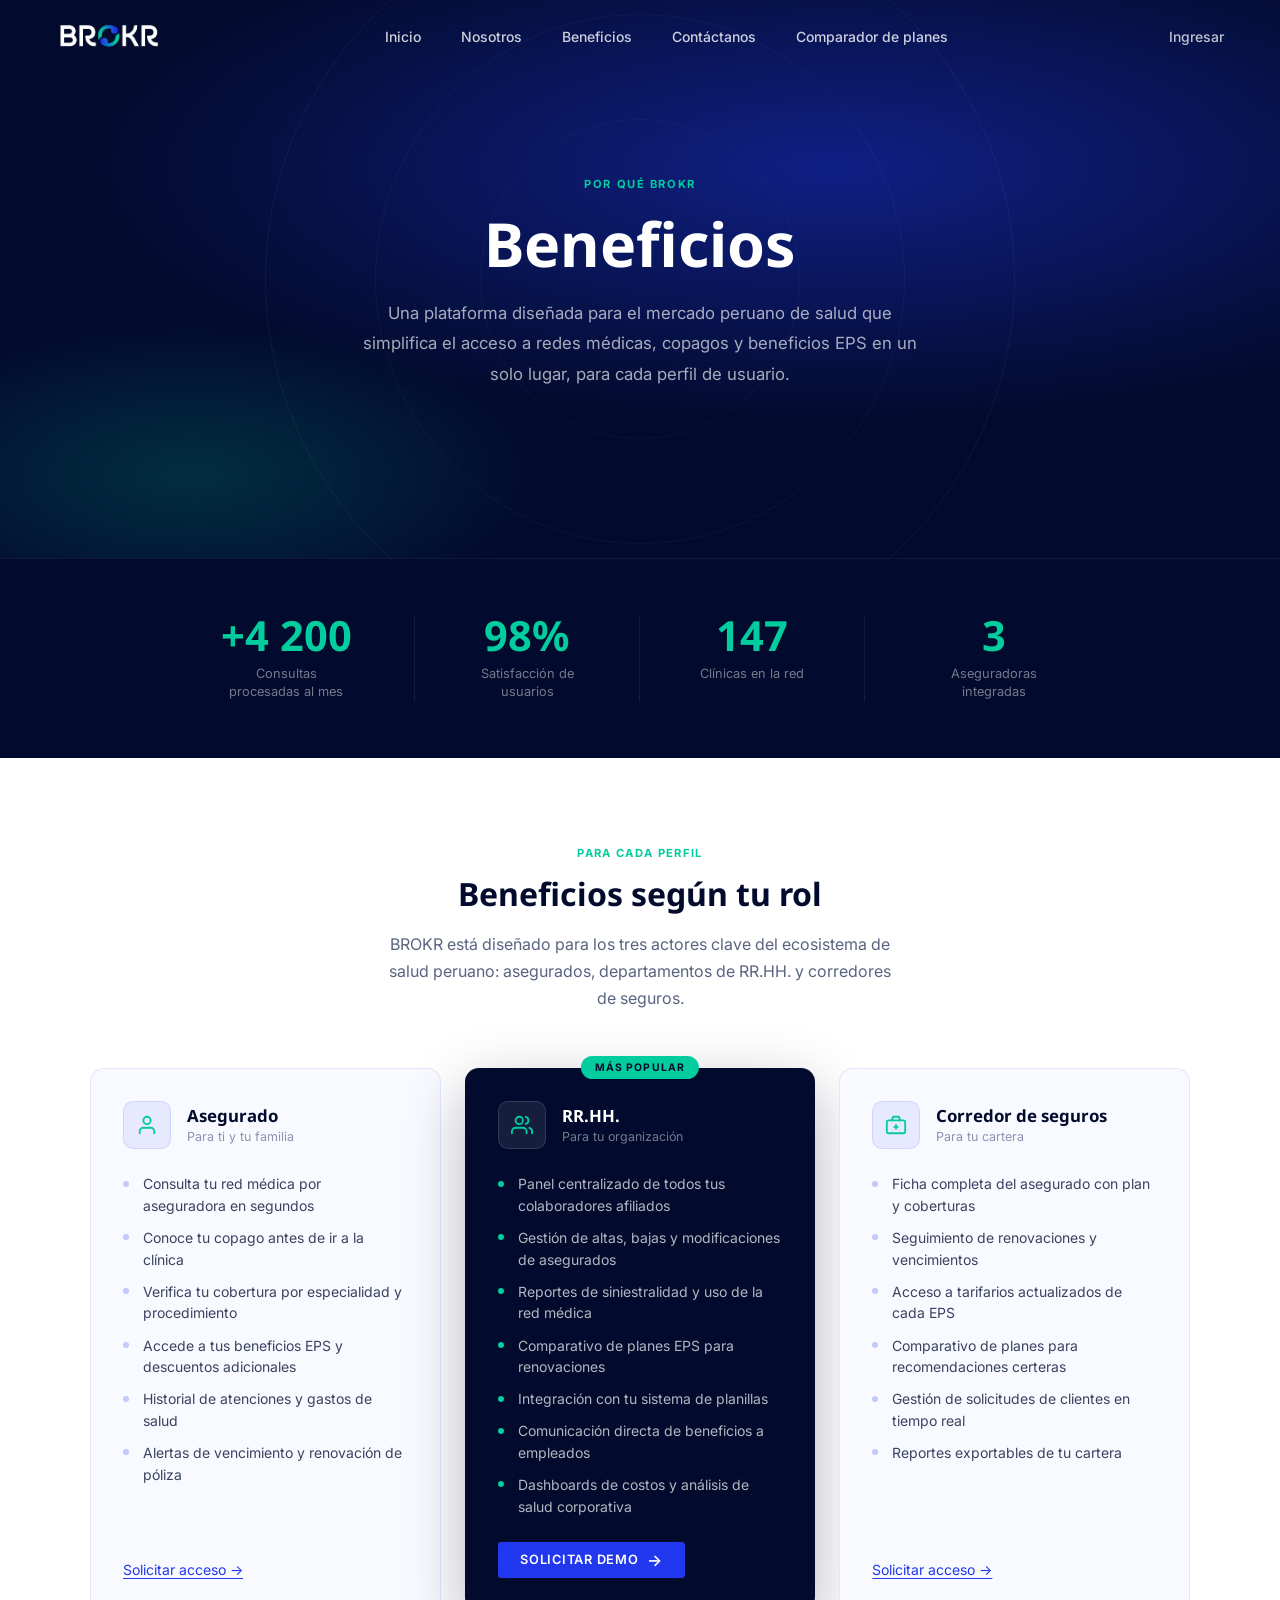
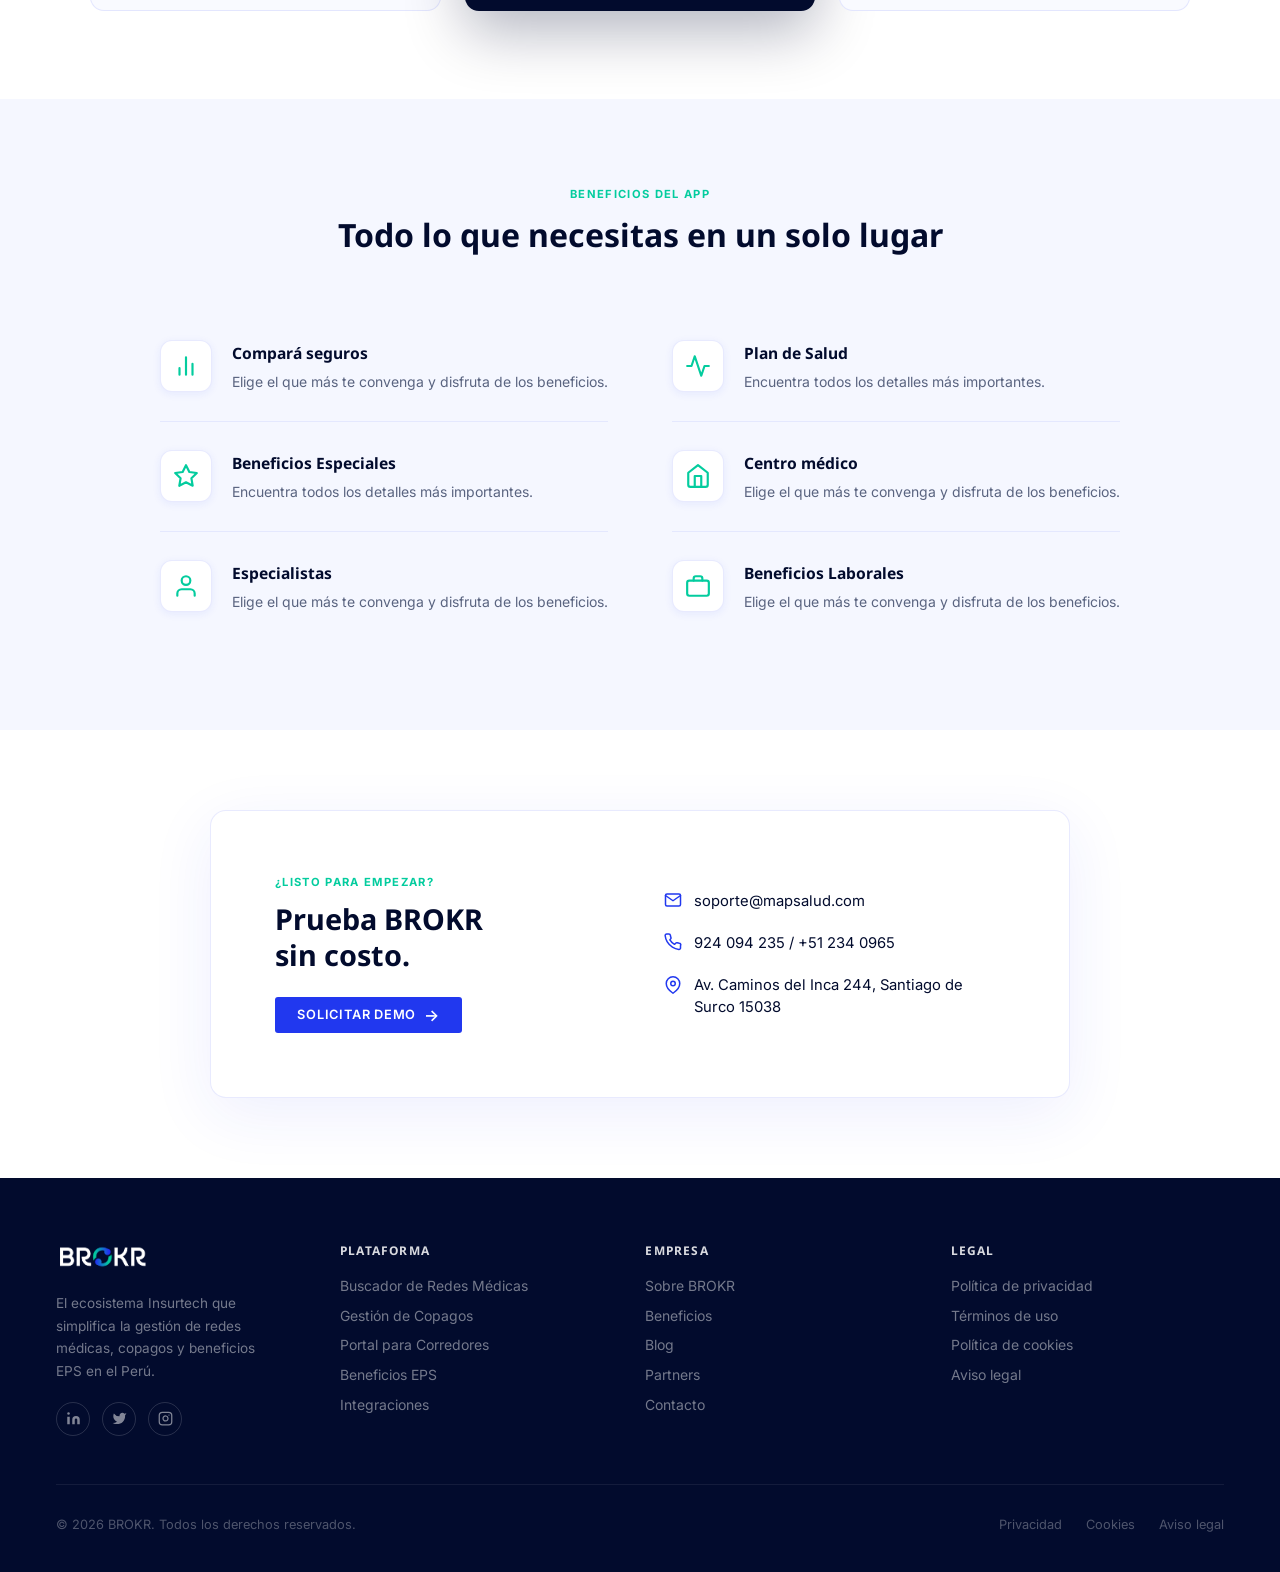
==== commit 7edc7cde: "feat: actualiza info de contacto y rediseña sección beneficios - Reemplaza email hola@brokr.app por " ====
--- a/beneficios/index.html
+++ b/beneficios/index.html
@@ -171,15 +171,11 @@
     </div>
   </section>
 
-  <!-- ── Ventajas principales ───────────────────────────────────────────────── -->
+  <!-- ── Beneficios del app ────────────────────────────────────────────────── -->
   <section class="benefits">
     <div class="benefits__header">
-      <span class="benefits__label">Propuesta de valor</span>
+      <span class="benefits__label">Beneficios del app</span>
       <h2 class="benefits__title">Todo lo que necesitas en un solo lugar</h2>
-      <p class="benefits__subtitle">
-        Cinco pilares que hacen de BROKR la plataforma Insurtech más completa
-        para la gestión de salud en el Perú.
-      </p>
     </div>
 
     <div class="benefits__grid">
@@ -187,66 +183,75 @@
       <div class="benefit-card">
         <div class="benefit-icon">
           <svg viewBox="0 0 24 24" fill="none" stroke="var(--color-celeste)" stroke-width="2" stroke-linecap="round" stroke-linejoin="round">
-            <path d="M13 2L3 14h9l-1 8 10-12h-9l1-8z"/>
-          </svg>
-        </div>
-        <div class="benefit-text">
-          <h4 class="benefit-title">Velocidad</h4>
-          <p class="benefit-desc">Accede en segundos a la clínica correcta, el copago exacto y la cobertura disponible. Sin llamadas, sin esperas y sin sorpresas en el momento de la atención médica.</p>
-        </div>
-      </div>
-
-      <div class="benefit-card">
-        <div class="benefit-icon">
-          <svg viewBox="0 0 24 24" fill="none" stroke="var(--color-celeste)" stroke-width="2" stroke-linecap="round" stroke-linejoin="round">
-            <circle cx="12" cy="12" r="3"/>
-            <path d="M19.07 4.93a10 10 0 0 1 0 14.14M4.93 4.93a10 10 0 0 0 0 14.14"/>
-            <path d="M15.54 8.46a5 5 0 0 1 0 7.07M8.46 8.46a5 5 0 0 0 0 7.07"/>
-          </svg>
-        </div>
-        <div class="benefit-text">
-          <h4 class="benefit-title">Conectividad</h4>
-          <p class="benefit-desc">Conecta asegurados, clínicas, aseguradoras y corredores en un ecosistema unificado. Rímac, Pacífico y Mapfre integrados en tiempo real para información siempre actualizada.</p>
-        </div>
-      </div>
-
-      <div class="benefit-card">
-        <div class="benefit-icon">
-          <svg viewBox="0 0 24 24" fill="none" stroke="var(--color-celeste)" stroke-width="2" stroke-linecap="round" stroke-linejoin="round">
-            <rect x="2" y="3" width="20" height="14" rx="2"/>
-            <path d="M8 21h8M12 17v4"/>
-            <path d="M6 8h4M6 12h8"/>
-          </svg>
-        </div>
-        <div class="benefit-text">
-          <h4 class="benefit-title">Adaptable</h4>
-          <p class="benefit-desc">Solución personalizable para asegurados particulares, departamentos de RR.HH. y corredores de seguros. Escala según las necesidades de tu organización en el Perú.</p>
-        </div>
-      </div>
-
-      <div class="benefit-card">
-        <div class="benefit-icon">
-          <svg viewBox="0 0 24 24" fill="none" stroke="var(--color-celeste)" stroke-width="2" stroke-linecap="round" stroke-linejoin="round">
-            <path d="M12 22s8-4 8-10V5l-8-3-8 3v7c0 6 8 10 8 10z"/>
-          </svg>
-        </div>
-        <div class="benefit-text">
-          <h4 class="benefit-title">Seguridad</h4>
-          <p class="benefit-desc">Información protegida con estándares de seguridad bancaria. Cumplimiento con la normativa peruana de protección de datos personales (Ley N.° 29733) en cada operación.</p>
-        </div>
-      </div>
-
-      <div class="benefit-card">
-        <div class="benefit-icon">
-          <svg viewBox="0 0 24 24" fill="none" stroke="var(--color-celeste)" stroke-width="2" stroke-linecap="round" stroke-linejoin="round">
-            <path d="M17 21v-2a4 4 0 0 0-4-4H5a4 4 0 0 0-4 4v2"/>
-            <circle cx="9" cy="7" r="4"/>
-            <path d="M23 21v-2a4 4 0 0 0-3-3.87M16 3.13a4 4 0 0 1 0 7.75"/>
-          </svg>
-        </div>
-        <div class="benefit-text">
-          <h4 class="benefit-title">Soporte</h4>
-          <p class="benefit-desc">Equipo especializado en seguros de salud peruanos disponible para acompañarte. Soporte local, conocimiento del mercado EPS y atención personalizada en cada etapa.</p>
+            <path d="M18 20V10M12 20V4M6 20v-6"/>
+          </svg>
+        </div>
+        <div class="benefit-text">
+          <h4 class="benefit-title">Compará seguros</h4>
+          <p class="benefit-desc">Elige el que más te convenga y disfruta de los beneficios.</p>
+        </div>
+      </div>
+
+      <div class="benefit-card">
+        <div class="benefit-icon">
+          <svg viewBox="0 0 24 24" fill="none" stroke="var(--color-celeste)" stroke-width="2" stroke-linecap="round" stroke-linejoin="round">
+            <path d="M22 12h-4l-3 9L9 3l-3 9H2"/>
+          </svg>
+        </div>
+        <div class="benefit-text">
+          <h4 class="benefit-title">Plan de Salud</h4>
+          <p class="benefit-desc">Encuentra todos los detalles más importantes.</p>
+        </div>
+      </div>
+
+      <div class="benefit-card">
+        <div class="benefit-icon">
+          <svg viewBox="0 0 24 24" fill="none" stroke="var(--color-celeste)" stroke-width="2" stroke-linecap="round" stroke-linejoin="round">
+            <polygon points="12 2 15.09 8.26 22 9.27 17 14.14 18.18 21.02 12 17.77 5.82 21.02 7 14.14 2 9.27 8.91 8.26 12 2"/>
+          </svg>
+        </div>
+        <div class="benefit-text">
+          <h4 class="benefit-title">Beneficios Especiales</h4>
+          <p class="benefit-desc">Encuentra todos los detalles más importantes.</p>
+        </div>
+      </div>
+
+      <div class="benefit-card">
+        <div class="benefit-icon">
+          <svg viewBox="0 0 24 24" fill="none" stroke="var(--color-celeste)" stroke-width="2" stroke-linecap="round" stroke-linejoin="round">
+            <path d="M3 9l9-7 9 7v11a2 2 0 0 1-2 2H5a2 2 0 0 1-2-2z"/>
+            <polyline points="9 22 9 12 15 12 15 22"/>
+          </svg>
+        </div>
+        <div class="benefit-text">
+          <h4 class="benefit-title">Centro médico</h4>
+          <p class="benefit-desc">Elige el que más te convenga y disfruta de los beneficios.</p>
+        </div>
+      </div>
+
+      <div class="benefit-card">
+        <div class="benefit-icon">
+          <svg viewBox="0 0 24 24" fill="none" stroke="var(--color-celeste)" stroke-width="2" stroke-linecap="round" stroke-linejoin="round">
+            <path d="M20 21v-2a4 4 0 0 0-4-4H8a4 4 0 0 0-4 4v2"/>
+            <circle cx="12" cy="7" r="4"/>
+          </svg>
+        </div>
+        <div class="benefit-text">
+          <h4 class="benefit-title">Especialistas</h4>
+          <p class="benefit-desc">Elige el que más te convenga y disfruta de los beneficios.</p>
+        </div>
+      </div>
+
+      <div class="benefit-card">
+        <div class="benefit-icon">
+          <svg viewBox="0 0 24 24" fill="none" stroke="var(--color-celeste)" stroke-width="2" stroke-linecap="round" stroke-linejoin="round">
+            <rect x="2" y="7" width="20" height="14" rx="2"/>
+            <path d="M16 7V5a2 2 0 0 0-2-2h-4a2 2 0 0 0-2 2v2"/>
+          </svg>
+        </div>
+        <div class="benefit-text">
+          <h4 class="benefit-title">Beneficios Laborales</h4>
+          <p class="benefit-desc">Elige el que más te convenga y disfruta de los beneficios.</p>
         </div>
       </div>
 
@@ -270,20 +275,20 @@
             <path d="M4 4h16c1.1 0 2 .9 2 2v12c0 1.1-.9 2-2 2H4c-1.1 0-2-.9-2-2V6c0-1.1.9-2 2-2z"/>
             <polyline points="22,6 12,13 2,6"/>
           </svg>
-          <a href="mailto:hola@brokr.app">hola@brokr.app</a>
+          <a href="mailto:soporte@mapsalud.com">soporte@mapsalud.com</a>
         </div>
         <div class="contact-info-item">
           <svg viewBox="0 0 24 24" fill="none" stroke="currentColor" stroke-width="2" stroke-linecap="round" stroke-linejoin="round">
             <path d="M22 16.92v3a2 2 0 0 1-2.18 2 19.79 19.79 0 0 1-8.63-3.07A19.5 19.5 0 0 1 4.6 12.19 19.79 19.79 0 0 1 1.56 3.63 2 2 0 0 1 3.53 1.45h3a2 2 0 0 1 2 1.72c.127.96.361 1.903.7 2.81a2 2 0 0 1-.45 2.11L7.91 9.06a16 16 0 0 0 6.07 6.07l1.58-1.58a2 2 0 0 1 2.11-.45c.907.339 1.85.573 2.81.7A2 2 0 0 1 22 16.92z"/>
           </svg>
-          <span>+51 1 000 0000</span>
+          <span>924 094 235 / +51 234 0965</span>
         </div>
         <div class="contact-info-item">
           <svg viewBox="0 0 24 24" fill="none" stroke="currentColor" stroke-width="2" stroke-linecap="round" stroke-linejoin="round">
-            <circle cx="12" cy="12" r="10"/>
-            <polyline points="12 6 12 12 16 14"/>
-          </svg>
-          <span>Disponible de lunes a viernes, 9:00 – 18:00 h</span>
+            <path d="M21 10c0 7-9 13-9 13s-9-6-9-13a9 9 0 0 1 18 0z"/>
+            <circle cx="12" cy="10" r="3"/>
+          </svg>
+          <span>Av. Caminos del Inca 244, Santiago de Surco 15038</span>
         </div>
       </div>
     </div>
